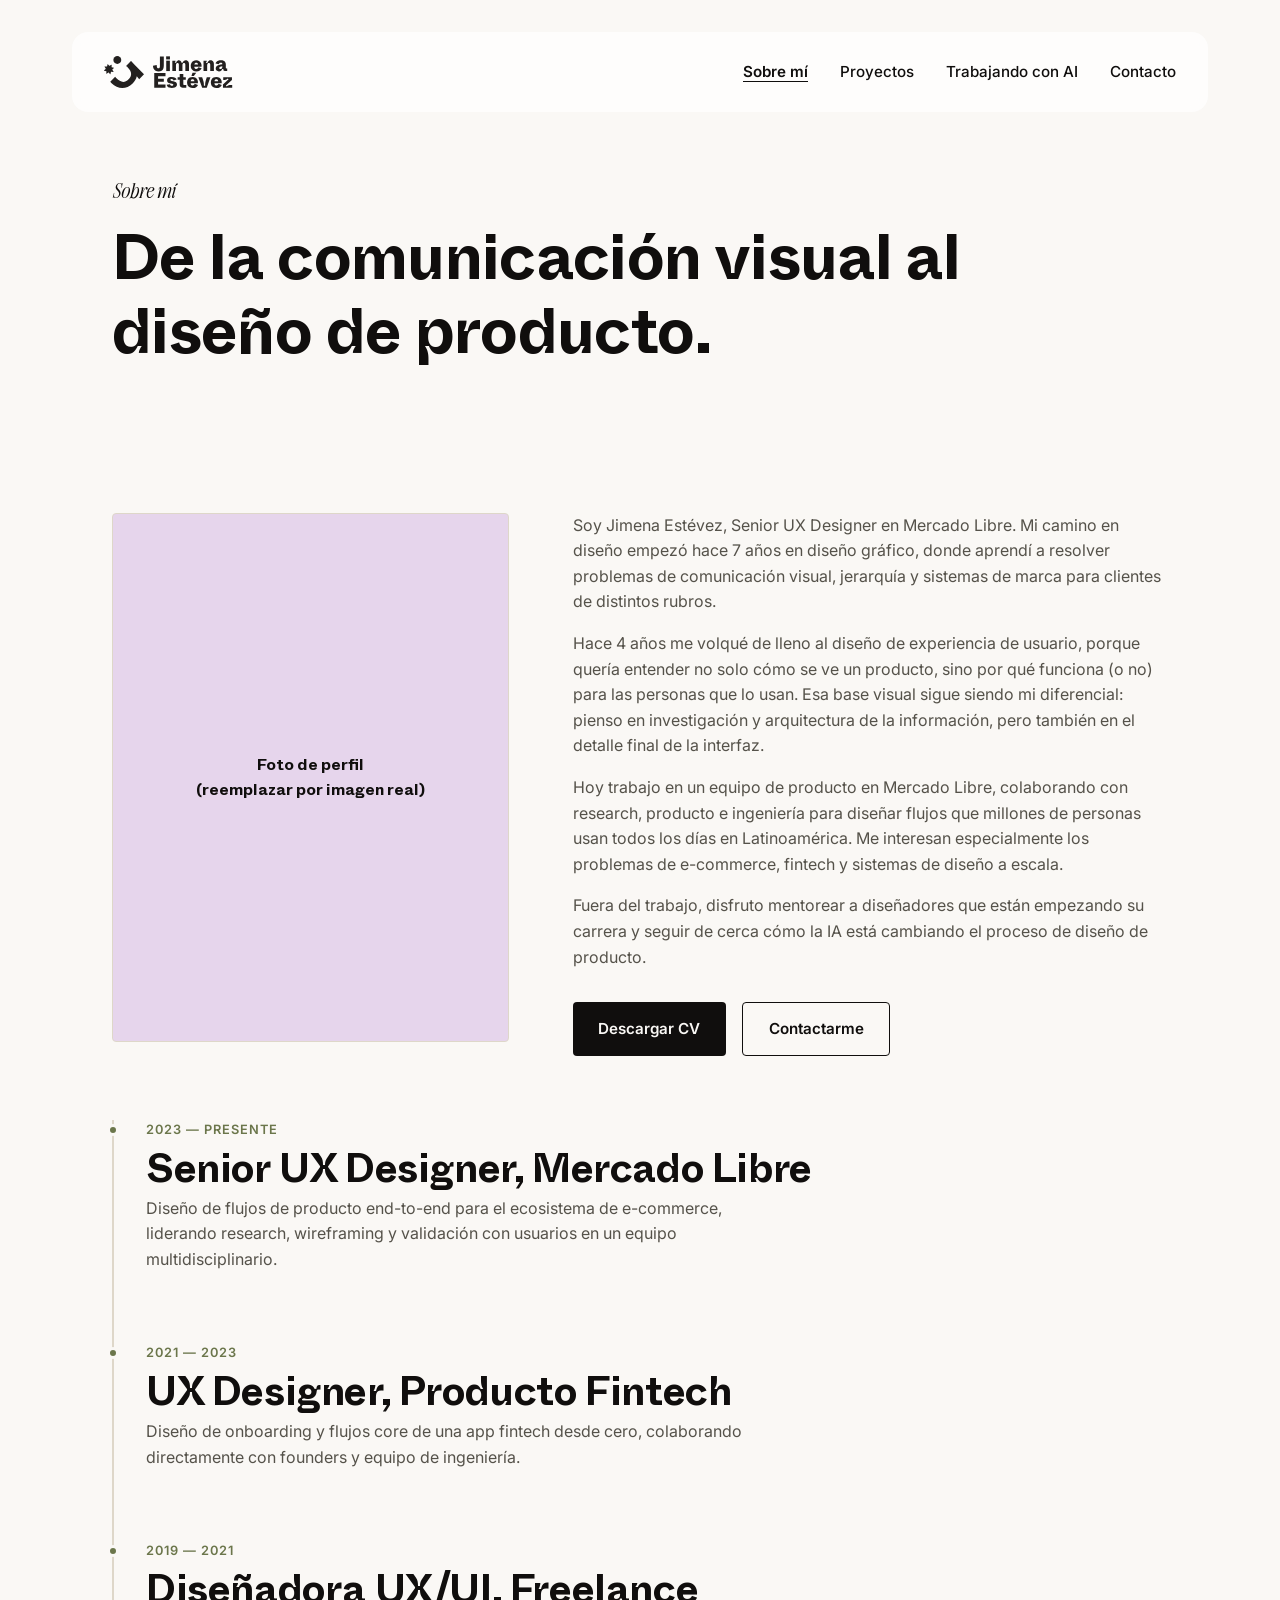
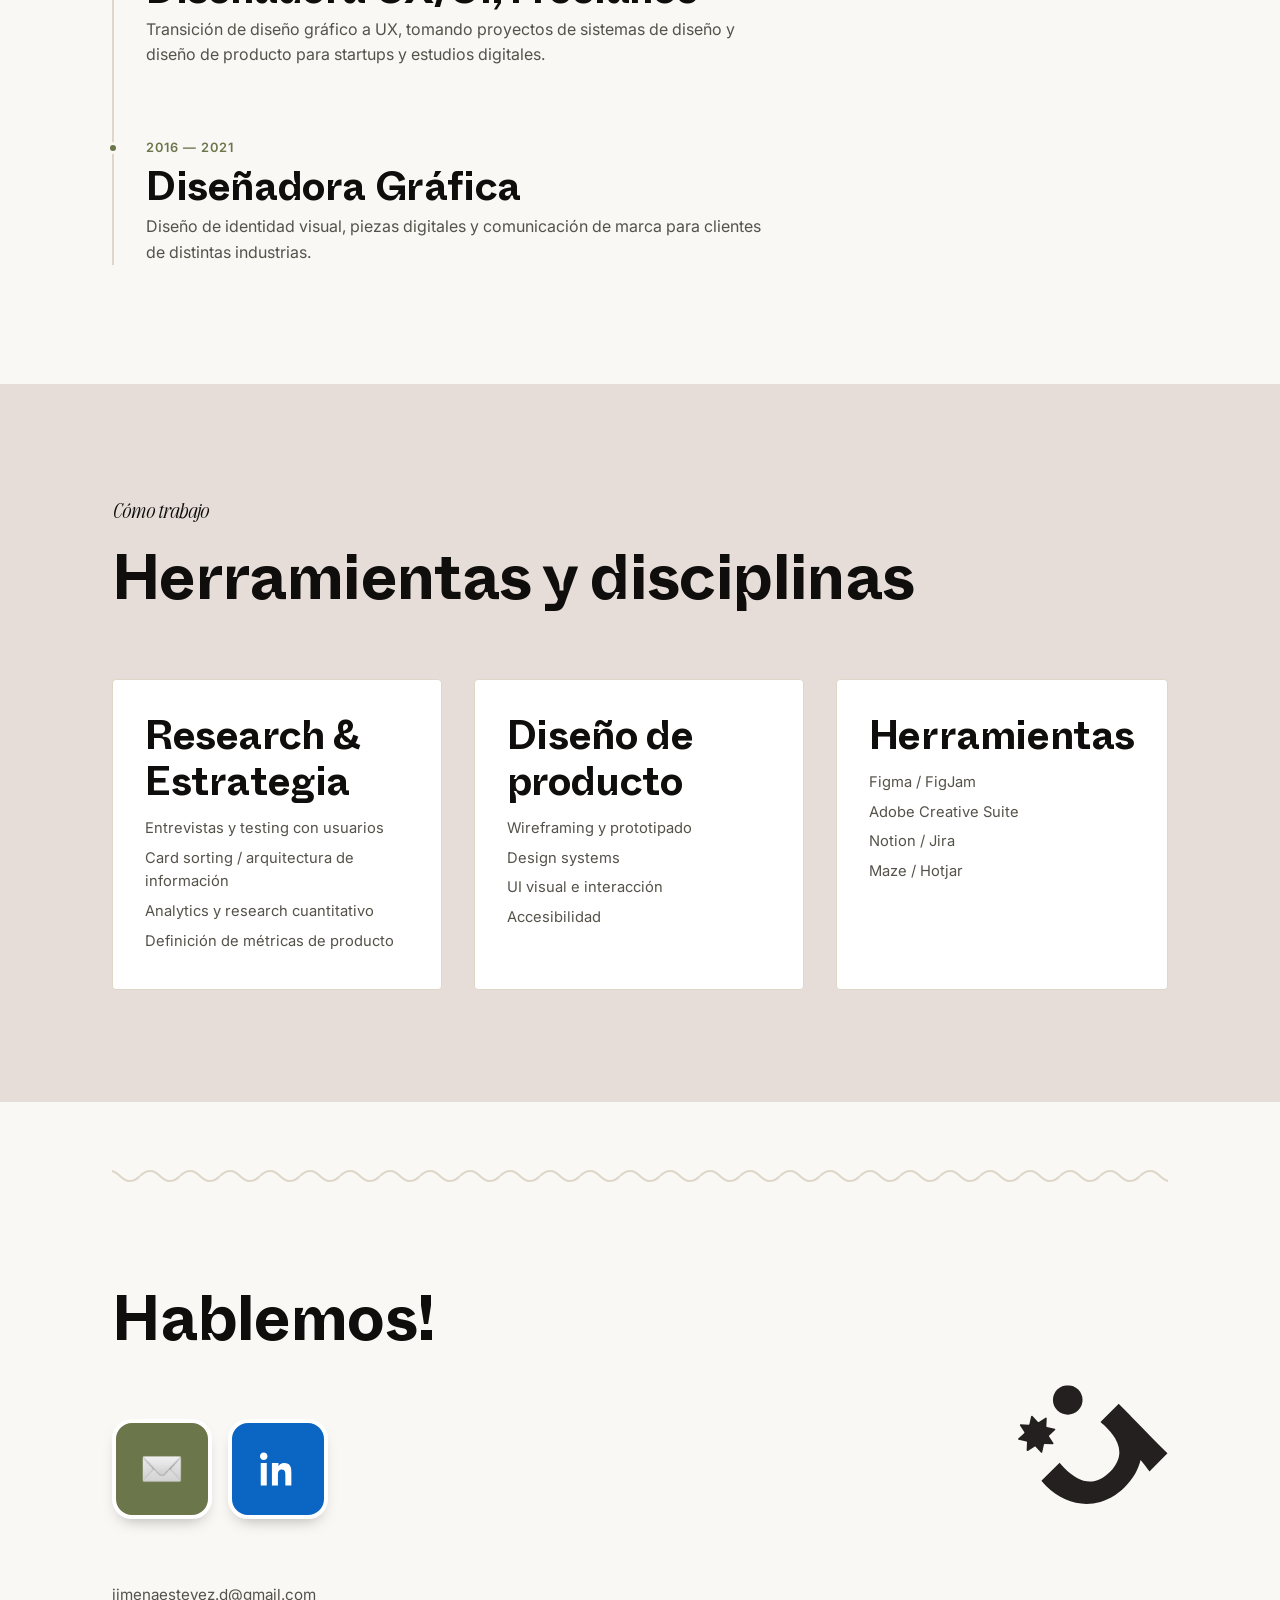
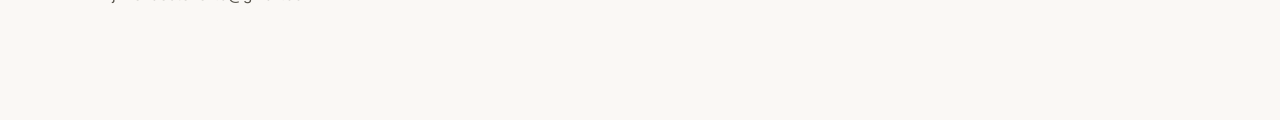
==== about.html @ 54c98e9f "Initial commit: portfolio site Static HTML/CSS/JS portfolio with home, about, projects, case studies" ====
<!DOCTYPE html>
<html lang="es">
<head>
  <meta charset="UTF-8" />
  <meta name="viewport" content="width=device-width, initial-scale=1.0" />
  <title>Sobre mí — Jimena Estévez</title>
  <meta name="description" content="Trayectoria de Jimena Estévez: 7 años de diseño gráfico y 4 años de diseño UX, actualmente Senior UX Designer en Mercado Libre." />
  <link rel="preconnect" href="https://fonts.googleapis.com" />
  <link rel="preconnect" href="https://fonts.gstatic.com" crossorigin />
  <link href="https://fonts.googleapis.com/css2?family=Inter:wght@400;500;600;700&display=swap" rel="stylesheet" />
  <link rel="stylesheet" href="css/styles.css" />
</head>
<body>

  <header class="site-header">
    <div class="nav">
      <a href="index.html" class="nav-logo">
        <img src="assets/images/Logo-1.svg" alt="Jimena Estévez" />
      </a>
      <nav class="nav-links">
        <a href="about.html" data-text="Sobre mí" class="active">Sobre mí</a>
        <a href="projects.html" data-text="Proyectos">Proyectos</a>
        <a href="ai.html" data-text="Trabajando con AI">Trabajando con AI</a>
        <a href="contact.html" data-text="Contacto">Contacto</a>
      </nav>
      <button class="nav-toggle" aria-label="Abrir menú">
        <span></span><span></span><span></span>
      </button>
    </div>
  </header>

  <main>
    <section class="page-header">
      <div class="wrapper">
        <span class="eyebrow">Sobre mí</span>
        <h1>De la comunicación visual al diseño de producto.</h1>
      </div>
    </section>

    <section>
      <div class="wrapper about-grid">
        <div class="about-photo" aria-hidden="true">
          Foto de perfil<br />(reemplazar por imagen real)
        </div>
        <div class="about-copy">
          <p>
            Soy Jimena Estévez, Senior UX Designer en Mercado Libre. Mi camino en diseño empezó
            hace 7 años en diseño gráfico, donde aprendí a resolver problemas de comunicación
            visual, jerarquía y sistemas de marca para clientes de distintos rubros.
          </p>
          <p>
            Hace 4 años me volqué de lleno al diseño de experiencia de usuario, porque quería
            entender no solo cómo se ve un producto, sino por qué funciona (o no) para las personas
            que lo usan. Esa base visual sigue siendo mi diferencial: pienso en investigación y
            arquitectura de la información, pero también en el detalle final de la interfaz.
          </p>
          <p>
            Hoy trabajo en un equipo de producto en Mercado Libre, colaborando con research,
            producto e ingeniería para diseñar flujos que millones de personas usan todos los días
            en Latinoamérica. Me interesan especialmente los problemas de e-commerce, fintech y
            sistemas de diseño a escala.
          </p>
          <p>
            Fuera del trabajo, disfruto mentorear a diseñadores que están empezando su carrera y
            seguir de cerca cómo la IA está cambiando el proceso de diseño de producto.
          </p>

          <div class="hero-actions" style="margin-top: 2rem;">
            <a href="assets/cv/CV-Jimena-Estevez.pdf" class="btn btn-primary" download>Descargar CV</a>
            <a href="contact.html" class="btn btn-outline">Contactarme</a>
          </div>
        </div>
      </div>

      <div class="wrapper">
        <div class="timeline">
          <div class="timeline-item">
            <span class="timeline-date">2023 — Presente</span>
            <h3>Senior UX Designer, Mercado Libre</h3>
            <p>
              Diseño de flujos de producto end-to-end para el ecosistema de e-commerce, liderando
              research, wireframing y validación con usuarios en un equipo multidisciplinario.
            </p>
          </div>
          <div class="timeline-item">
            <span class="timeline-date">2021 — 2023</span>
            <h3>UX Designer, Producto Fintech</h3>
            <p>
              Diseño de onboarding y flujos core de una app fintech desde cero, colaborando
              directamente con founders y equipo de ingeniería.
            </p>
          </div>
          <div class="timeline-item">
            <span class="timeline-date">2019 — 2021</span>
            <h3>Diseñadora UX/UI, Freelance</h3>
            <p>
              Transición de diseño gráfico a UX, tomando proyectos de sistemas de diseño y
              diseño de producto para startups y estudios digitales.
            </p>
          </div>
          <div class="timeline-item">
            <span class="timeline-date">2016 — 2021</span>
            <h3>Diseñadora Gráfica</h3>
            <p>
              Diseño de identidad visual, piezas digitales y comunicación de marca para clientes
              de distintas industrias.
            </p>
          </div>
        </div>
      </div>
    </section>

    <section class="section-alt">
      <div class="wrapper">
        <div class="section-head">
          <div>
            <span class="eyebrow">Cómo trabajo</span>
            <h2>Herramientas y disciplinas</h2>
          </div>
        </div>
        <div class="skills-grid">
          <div class="skill-card">
            <h3>Research &amp; Estrategia</h3>
            <ul>
              <li>Entrevistas y testing con usuarios</li>
              <li>Card sorting / arquitectura de información</li>
              <li>Analytics y research cuantitativo</li>
              <li>Definición de métricas de producto</li>
            </ul>
          </div>
          <div class="skill-card">
            <h3>Diseño de producto</h3>
            <ul>
              <li>Wireframing y prototipado</li>
              <li>Design systems</li>
              <li>UI visual e interacción</li>
              <li>Accesibilidad</li>
            </ul>
          </div>
          <div class="skill-card">
            <h3>Herramientas</h3>
            <ul>
              <li>Figma / FigJam</li>
              <li>Adobe Creative Suite</li>
              <li>Notion / Jira</li>
              <li>Maze / Hotjar</li>
            </ul>
          </div>
        </div>
      </div>
    </section>
  </main>

  <footer class="site-footer" id="contacto">
    <div class="wrapper">
      <div class="wave-divider" aria-hidden="true"></div>
      <div class="footer-cta-inner">
        <div>
          <h2>Hablemos!</h2>
          <div class="footer-contact-icons">
            <a href="mailto:jimenaestevez.d@gmail.com" class="footer-icon-btn footer-icon-email" aria-label="Enviar email">
              <img src="assets/images/email-icon.png" alt="" />
            </a>
            <a href="https://www.linkedin.com/" target="_blank" rel="noopener" class="footer-icon-btn footer-icon-linkedin" aria-label="LinkedIn">
              <svg viewBox="0 0 24 24" fill="white">
                <path d="M4.98 3.5C4.98 4.88 3.87 6 2.5 6S0 4.88 0 3.5 1.12 1 2.5 1s2.48 1.12 2.48 2.5zM.5 8h4V23h-4V8zM8.5 8h3.8v2.06h.05c.53-1 1.83-2.06 3.77-2.06 4.03 0 4.78 2.65 4.78 6.1V23h-4v-6.9c0-1.65-.03-3.77-2.3-3.77-2.3 0-2.65 1.8-2.65 3.65V23h-4V8z"/>
              </svg>
            </a>
          </div>
          <p class="footer-email">jimenaestevez.d@gmail.com</p>
        </div>
        <img src="assets/images/Logo.svg" alt="" class="footer-mark" aria-hidden="true" />
      </div>
    </div>
  </footer>

  <script src="js/main.js"></script>
</body>
</html>
---- css/styles.css ----
/* ==========================================================================
   Portfolio UX Designer — Hoja de estilos principal
   ========================================================================== */

/* ---- Tipografías propias (auto-hospedadas) ---- */
@font-face {
  font-family: 'Whyte Plus';
  src: url('../assets/fonts/ABCWhytePlusVariable-Trial.ttf') format('truetype');
  font-weight: 100 1000;
  font-style: normal;
  font-display: swap;
}

@font-face {
  font-family: 'Awesome Serif';
  src: url('../assets/fonts/AwesomeSerif-Italic-VF.ttf') format('truetype');
  font-weight: 300 700;
  font-style: italic;
  font-display: swap;
}

/* ---- Reset básico ---- */
*,
*::before,
*::after {
  box-sizing: border-box;
  margin: 0;
  padding: 0;
}

html {
  scroll-behavior: smooth;
}

img {
  max-width: 100%;
  display: block;
}

a {
  color: inherit;
  text-decoration: none;
}

ul {
  list-style: none;
}

button {
  font: inherit;
  cursor: pointer;
  border: none;
  background: none;
}

/* ---- Variables ---- */
:root {
  /* Paleta (moodboard Figma) */
  --color-bg: #faf8f5;
  --color-bg-alt: #e6ddd9;
  --color-ink: #100e0d;
  --color-ink-soft: #55524a;
  --color-accent: #6b764b;
  --color-accent-soft: #f9dec6;
  --color-line: #ded7c9;
  --color-card: #ffffff;

  --color-peach: #f9dec6;
  --color-lime: #e5e9b1;
  --color-lilac: #e6d5ec;
  --color-rose: #e6ddd9;

  /* Tipografía */
  --font-display: 'Whyte Plus', -apple-system, BlinkMacSystemFont, 'Segoe UI', sans-serif;
  --font-accent: 'Awesome Serif', Georgia, 'Times New Roman', serif;
  --font-body: 'Inter', -apple-system, BlinkMacSystemFont, 'Segoe UI', sans-serif;

  /* Espaciado */
  --space-xs: 0.5rem;
  --space-sm: 1rem;
  --space-md: 2rem;
  --space-lg: 4rem;
  --space-xl: 7rem;

  /* Layout */
  --max-width: 1120px;
  --radius: 4px;
}

body {
  font-family: var(--font-body);
  color: var(--color-ink);
  background-color: var(--color-bg);
  line-height: 1.6;
  font-size: 16px;
  -webkit-font-smoothing: antialiased;
}

.wrapper {
  max-width: var(--max-width);
  margin: 0 auto;
  padding: 0 var(--space-md);
}

section {
  padding: var(--space-xl) 0;
}

/* ---- Tipografía general ---- */
h1, h2, h3, h4 {
  font-family: var(--font-display);
  font-weight: 700;
  font-variation-settings: 'INKT' 1;
  line-height: 1.15;
  letter-spacing: -0.01em;
}

h1 { font-size: clamp(2.4rem, 5vw, 4.2rem); }
h2 { font-size: 64px; }
h3 { font-size: 40px; }

p {
  color: var(--color-ink-soft);
  max-width: 62ch;
}

.eyebrow {
  font-family: var(--font-accent);
  font-style: italic;
  font-weight: 400;
  font-size: 1.15rem;
  color: var(--color-ink);
  display: inline-block;
  margin-bottom: var(--space-sm);
}

.section-head {
  display: flex;
  justify-content: space-between;
  align-items: flex-end;
  gap: var(--space-md);
  margin-bottom: var(--space-lg);
  flex-wrap: wrap;
}

.section-subtitle {
  margin-top: 16px;
  margin-bottom: var(--space-lg);
}

/* ---- Botones ---- */
.btn {
  display: inline-flex;
  align-items: center;
  gap: 0.5rem;
  padding: 0.85rem 1.6rem;
  border-radius: var(--radius);
  font-weight: 600;
  font-size: 0.95rem;
  transition: all 0.2s ease;
  white-space: nowrap;
}

.btn-primary {
  background-color: var(--color-ink);
  color: var(--color-bg);
}

.btn-primary:hover {
  background-color: var(--color-accent);
}

.btn-outline {
  border: 1.5px solid var(--color-ink);
  color: var(--color-ink);
}

.btn-outline:hover {
  border-color: var(--color-accent);
  color: var(--color-accent);
}

.btn-link {
  color: var(--color-ink);
  font-weight: 600;
  border-bottom: 1.5px solid var(--color-accent);
  padding-bottom: 2px;
}

.btn-link:hover {
  color: var(--color-accent);
}

.btn-accent {
  background-color: var(--color-accent);
  color: var(--color-bg);
  border-radius: 8px;
}

.btn-accent:hover {
  background-color: #4a5432;
}

.btn-center {
  display: flex;
  justify-content: center;
  margin-top: var(--space-lg);
}

.section-projects {
  padding-bottom: 88px;
}

.section-toolkit {
  padding-top: 88px;
}

/* ---- Header / Navegación ---- */
.site-header {
  position: sticky;
  top: 32px;
  z-index: 100;
  margin: 32px 72px 0;
  border-radius: 16px;
  background-color: rgba(255, 255, 255, 0.7);
  backdrop-filter: blur(8px);
}

.nav {
  display: flex;
  align-items: center;
  justify-content: space-between;
  padding: 24px 32px;
}

.nav-logo {
  display: flex;
  align-items: center;
}

.nav-logo img {
  height: 32px;
  width: auto;
}

.nav-links {
  display: flex;
  align-items: center;
  gap: var(--space-md);
}

.nav-links a {
  display: inline-block;
  position: relative;
  font-size: 0.95rem;
  font-weight: 500;
  color: var(--color-ink);
}

.nav-links a::after {
  content: attr(data-text);
  display: block;
  height: 0;
  font-weight: 600;
  visibility: hidden;
  overflow: hidden;
}

.nav-links a:hover {
  font-weight: 600;
}

.nav-links a.active {
  font-weight: 600;
  text-decoration: underline;
  text-underline-offset: 4px;
}

.nav-toggle {
  display: none;
  flex-direction: column;
  gap: 5px;
}

.nav-toggle span {
  width: 24px;
  height: 2px;
  background-color: var(--color-ink);
}

/* ---- Hero ---- */
.hero {
  padding-top: 40px;
  padding-bottom: var(--space-lg);
  text-align: center;
}

.hero-actions {
  display: flex;
  gap: var(--space-sm);
  flex-wrap: wrap;
}

.hero-photo-group {
  position: relative;
  width: 175px;
  height: 195px;
  margin: 0 auto 48px;
}

.hero-photo,
.hero-photo-side {
  position: absolute;
  top: 0;
  left: 0;
  border-radius: 20px;
  overflow: hidden;
  border: 6px solid var(--color-card);
  box-shadow: 0 16px 32px -16px rgba(16, 14, 13, 0.35);
}

.hero-photo {
  width: 175px;
  height: 195px;
}

.hero-photo-side {
  height: 170px;
  aspect-ratio: 175 / 195;
}

.hero-photo img,
.hero-photo-side img {
  width: 100%;
  height: 100%;
  object-fit: cover;
}

.hero-photo {
  z-index: 3;
}

.hero-photo-side {
  z-index: 1;
  opacity: 0;
  transform: translate(0, 10px) scale(0.85) rotate(0deg);
  transition: transform 0.6s linear(0.0000, 0.0140, 0.0522, 0.1092, 0.1800, 0.2603, 0.3460, 0.4340, 0.5213, 0.6058, 0.6857, 0.7596, 0.8266, 0.8862, 0.9381, 0.9823, 1.0189, 1.0484, 1.0712, 1.0879, 1.0993, 1.1059, 1.1084, 1.1075, 1.1039, 1.0981, 1.0907, 1.0822, 1.0730, 1.0634, 1.0539, 1.0447, 1.0359, 1.0277, 1.0203, 1.0137, 1.0078, 1.0029, 0.9987, 0.9954, 0.9928, 0.9908, 0.9895, 0.9886, 0.9883, 0.9883, 0.9886, 0.9892, 0.9900, 0.9909, 0.9919, 0.9929, 0.9939, 0.9949, 0.9959, 0.9968, 0.9976, 0.9984, 0.9990, 0.9996, 1.0000), opacity 0.3s ease;
}

.hero-photo-side.left {
  z-index: 2;
}

.hero-photo-group:hover .hero-photo-side.left {
  opacity: 1;
  transform: translate(-120px, 52px) rotate(-15deg) scale(1);
}

.hero-photo-group:hover .hero-photo-side.right {
  opacity: 1;
  transform: translate(120px, 52px) rotate(15deg) scale(1);
}

.hero-eyebrow {
  text-align: center;
  font-size: 40px;
}

.hero-headline-wrap {
  position: relative;
  max-width: 850px;
  margin: 0 auto;
}

.hero-headline {
  font-family: var(--font-display);
  font-weight: 400;
  font-variation-settings: 'INKT' 0;
  font-size: clamp(1.8rem, 4vw, 3rem);
  line-height: 1.25;
  letter-spacing: -0.01em;
}

.hero-headline strong {
  font-weight: 700;
  font-variation-settings: 'INKT' 1;
}

.badge-pill {
  position: absolute;
  display: inline-block;
  padding: 12px 24px;
  border-radius: 999px;
  font-size: 0.9rem;
  font-weight: 500;
  text-transform: uppercase;
  letter-spacing: 0.06em;
  color: var(--color-ink);
  white-space: nowrap;
}

.badge-1 {
  top: -3.5rem;
  left: -2rem;
  background-color: var(--color-lilac);
  transform: rotate(-15deg);
}

.badge-2 {
  top: 35%;
  right: -4rem;
  background-color: var(--color-lime);
  transform: rotate(-15deg);
}

.badge-3 {
  bottom: 2rem;
  left: -5.5rem;
  background-color: var(--color-peach);
  transform: rotate(15deg);
}

.hero-copy {
  max-width: 850px;
  margin: var(--space-md) auto 0;
  text-align: center;
}

.hero-copy strong {
  color: var(--color-ink);
}

/* ---- Project cards / grid ---- */
.project-grid {
  display: grid;
  grid-template-columns: repeat(2, 1fr);
  gap: var(--space-md);
}

.project-card {
  background-color: var(--color-card);
  border: 1px solid var(--color-line);
  border-radius: var(--radius);
  overflow: hidden;
  transition: transform 0.2s ease, box-shadow 0.2s ease;
  display: flex;
  flex-direction: column;
}

.project-card:hover {
  transform: translateY(-4px);
  box-shadow: 0 16px 32px -20px rgba(28, 27, 25, 0.25);
}

.project-thumb {
  aspect-ratio: 16 / 11;
  background-color: var(--thumb, var(--color-peach));
  display: flex;
  align-items: center;
  justify-content: center;
  color: var(--color-ink);
  font-family: var(--font-display);
  font-weight: 700;
  font-size: 1rem;
  letter-spacing: 0.02em;
}

.project-body {
  padding: var(--space-md);
  flex: 1;
  display: flex;
  flex-direction: column;
  gap: 0.6rem;
}

.project-tags {
  display: flex;
  gap: 0.4rem;
  flex-wrap: wrap;
  margin-bottom: 0.2rem;
}

.tag {
  font-size: 0.72rem;
  font-weight: 600;
  text-transform: uppercase;
  letter-spacing: 0.06em;
  color: var(--color-ink-soft);
  background-color: var(--color-bg-alt);
  padding: 0.25rem 0.6rem;
  border-radius: 999px;
}

.project-body h3 a {
  transition: color 0.2s ease;
}

.project-body h3 a:hover {
  color: var(--color-accent);
}

.project-meta {
  margin-top: auto;
  padding-top: var(--space-sm);
  display: flex;
  justify-content: space-between;
  font-size: 0.85rem;
  color: var(--color-ink-soft);
  border-top: 1px solid var(--color-line);
}

/* ---- Featured project cards (home) ---- */
.featured-project-list {
  display: flex;
  flex-direction: column;
  gap: var(--space-md);
}

.featured-project-card {
  display: grid;
  grid-template-columns: 1fr 1fr;
  height: 500px;
  padding: 8px;
  border-radius: 20px;
  overflow: hidden;
  background-color: var(--panel, var(--color-peach));
  transition: filter 0.2s ease;
}

.featured-project-card:hover {
  filter: brightness(0.94);
}

.featured-project-info {
  background-color: var(--panel, var(--color-peach));
  padding: 48px 16px;
  border-radius: 14px 0 0 14px;
  display: flex;
  flex-direction: column;
  gap: var(--space-sm);
}

.badge-outline {
  display: inline-flex;
  align-self: flex-start;
  padding: 0.5rem 1.1rem;
  border: 1.5px solid var(--color-ink);
  border-radius: 999px;
  font-size: 0.75rem;
  font-weight: 600;
  text-transform: uppercase;
  letter-spacing: 0.06em;
  margin-bottom: auto;
}

.featured-project-info h3 {
  font-size: 40px;
}

.featured-project-info p {
  color: var(--color-ink);
}

.featured-project-info .btn-link {
  display: inline-flex;
  align-items: center;
  align-self: flex-start;
}

.featured-project-info .btn-link::after {
  content: '→';
  display: inline-block;
  width: 0;
  opacity: 0;
  overflow: hidden;
  transition: width 0.2s ease, opacity 0.2s ease, margin-left 0.2s ease;
}

.featured-project-info .btn-link:hover::after {
  width: 1em;
  opacity: 1;
  margin-left: 6px;
}

.featured-project-info .btn-link:hover {
  color: var(--color-ink);
}

.featured-project-media {
  background-color: #eeece7;
  border-radius: 16px;
}

/* ---- Sección alterna ---- */
.section-alt {
  background-color: var(--color-bg-alt);
}

/* ---- Skills ---- */
.skills-grid {
  display: grid;
  grid-template-columns: repeat(3, 1fr);
  gap: var(--space-md);
}

.skill-card {
  padding: var(--space-md);
  background-color: var(--color-card);
  border: 1px solid var(--color-line);
  border-radius: var(--radius);
}

.skill-card h3 {
  margin-bottom: 0.6rem;
}

.skill-card ul li {
  color: var(--color-ink-soft);
  font-size: 0.92rem;
  padding: 0.2rem 0;
}

/* ---- Toolkit diario ---- */
.toolkit-grid {
  display: grid;
  grid-template-columns: repeat(2, 1fr);
  gap: var(--space-lg);
}

.toolkit-item {
  text-align: center;
}

.toolkit-item img {
  max-width: 500px;
  margin: 0 auto var(--space-md);
}

.toolkit-label {
  display: block;
  font-size: 0.78rem;
  font-weight: 600;
  text-transform: uppercase;
  letter-spacing: 0.1em;
  color: var(--color-ink-soft);
  margin-bottom: 0.5rem;
}

.toolkit-item p {
  margin: 0.5rem auto 0;
  max-width: 48ch;
  color: var(--color-ink);
}

/* ---- Divisor ondulado ---- */
.wave-divider {
  height: 20px;
  margin: 0 auto 96px;
  max-width: var(--max-width);
  background-image: url("data:image/svg+xml,%3Csvg xmlns='http://www.w3.org/2000/svg' width='40' height='20' viewBox='0 0 40 20'%3E%3Cpath d='M0 10 Q10 0 20 10 T40 10' fill='none' stroke='%23ded7c9' stroke-width='2'/%3E%3C/svg%3E");
  background-repeat: repeat-x;
  background-position: center;
}

/* ---- CTA final ---- */
.cta-band {
  text-align: center;
  padding: var(--space-xl) 0;
}

.cta-band h2 {
  margin-bottom: var(--space-sm);
}

.cta-band p {
  margin: 0 auto var(--space-md);
}

.cta-band .hero-actions {
  justify-content: center;
}

/* ---- Footer ---- */
.site-footer {
  padding: var(--space-lg) 0 var(--space-xl);
}

.footer-cta-inner {
  position: relative;
  display: grid;
  grid-template-columns: 1fr 1fr;
  align-items: center;
  min-height: 260px;
}

.footer-cta-inner h2 {
  margin-bottom: 64px;
}

.footer-contact-icons {
  display: flex;
  gap: var(--space-sm);
  margin-bottom: 64px;
}

.footer-icon-btn {
  width: 100px;
  height: 100px;
  border-radius: 20px;
  display: flex;
  align-items: center;
  justify-content: center;
  border: 4px solid var(--color-card);
  box-shadow: 0 8px 16px -8px rgba(16, 14, 13, 0.35);
  transition: transform 0.2s ease;
}

.footer-icon-btn:hover {
  transform: translateY(-3px);
}

.footer-icon-btn svg {
  width: 36px;
  height: 36px;
}

.footer-icon-btn img {
  width: 40px;
  height: 40px;
}

.footer-icon-email {
  background-color: var(--color-accent);
}

.footer-icon-linkedin {
  background-color: #0a66c2;
}

.footer-email {
  color: var(--color-ink-soft);
  font-size: 0.95rem;
}

.footer-mark {
  position: absolute;
  right: 0;
  top: 50%;
  transform: translateY(-50%);
  width: 150px;
}

/* ---- Page header (páginas internas) ---- */
.page-header {
  padding: var(--space-lg) 0 var(--space-md);
}

.breadcrumb {
  font-size: 0.85rem;
  color: var(--color-ink-soft);
  margin-bottom: var(--space-sm);
}

.breadcrumb a:hover {
  color: var(--color-accent);
}

/* ---- Sobre mí / timeline ---- */
.about-grid {
  display: grid;
  grid-template-columns: 0.8fr 1.2fr;
  gap: var(--space-lg);
  align-items: start;
}

.about-photo {
  aspect-ratio: 3 / 4;
  border-radius: var(--radius);
  background-color: var(--color-lilac);
  border: 1px solid var(--color-line);
  display: flex;
  align-items: center;
  justify-content: center;
  color: var(--color-ink);
  font-family: var(--font-display);
  font-weight: 700;
  text-align: center;
  padding: var(--space-md);
  position: sticky;
  top: 100px;
}

.about-copy p {
  margin-bottom: var(--space-sm);
  max-width: 68ch;
}

.timeline {
  margin-top: var(--space-lg);
  border-left: 2px solid var(--color-line);
}

.timeline-item {
  position: relative;
  padding: 0 0 var(--space-lg) var(--space-md);
}

.timeline-item::before {
  content: '';
  position: absolute;
  left: -7px;
  top: 4px;
  width: 12px;
  height: 12px;
  border-radius: 50%;
  background-color: var(--color-accent);
  border: 3px solid var(--color-bg);
}

.timeline-item:last-child {
  padding-bottom: 0;
}

.timeline-date {
  font-size: 0.8rem;
  text-transform: uppercase;
  letter-spacing: 0.08em;
  color: var(--color-accent);
  font-weight: 600;
  display: block;
  margin-bottom: 0.3rem;
}

.timeline-item h3 {
  margin-bottom: 0.3rem;
}

.timeline-item p {
  margin-bottom: 0.4rem;
}

/* ---- Case study ---- */
.case-hero {
  padding: var(--space-lg) 0 var(--space-md);
}

.case-meta-grid {
  display: grid;
  grid-template-columns: repeat(4, 1fr);
  gap: var(--space-md);
  padding: var(--space-md) 0;
  margin-top: var(--space-md);
  border-top: 1px solid var(--color-line);
  border-bottom: 1px solid var(--color-line);
}

.case-meta-item h4 {
  font-family: var(--font-body);
  font-size: 0.78rem;
  text-transform: uppercase;
  letter-spacing: 0.08em;
  color: var(--color-ink-soft);
  margin-bottom: 0.4rem;
}

.case-cover {
  aspect-ratio: 16 / 8;
  border-radius: var(--radius);
  margin: var(--space-lg) 0;
  background-color: var(--thumb, var(--color-peach));
  display: flex;
  align-items: center;
  justify-content: center;
  color: var(--color-ink);
  font-family: var(--font-display);
  font-weight: 700;
}

.case-block {
  max-width: 72ch;
  margin: 0 auto var(--space-lg);
}

.case-block h2 {
  margin-bottom: var(--space-sm);
}

.case-block p + p,
.case-block ul {
  margin-top: var(--space-sm);
}

.case-block ul li {
  color: var(--color-ink-soft);
  padding-left: 1.2rem;
  position: relative;
  margin-bottom: 0.4rem;
}

.case-block ul li::before {
  content: '—';
  position: absolute;
  left: 0;
  color: var(--color-accent);
}

.case-image-row {
  display: grid;
  grid-template-columns: 1fr 1fr;
  gap: var(--space-md);
  max-width: 900px;
  margin: 0 auto var(--space-lg);
}

.case-image {
  aspect-ratio: 4 / 3;
  border-radius: var(--radius);
  background-color: var(--color-bg-alt);
  border: 1px solid var(--color-line);
  display: flex;
  align-items: center;
  justify-content: center;
  color: var(--color-ink-soft);
  font-size: 0.85rem;
  text-align: center;
  padding: var(--space-sm);
}

.case-nav {
  display: flex;
  justify-content: space-between;
  padding: var(--space-lg) 0;
  border-top: 1px solid var(--color-line);
  gap: var(--space-md);
  flex-wrap: wrap;
}

.case-nav-link {
  max-width: 45%;
}

.case-nav-link .eyebrow {
  margin-bottom: 0.3rem;
}

.case-nav-link.next {
  text-align: right;
  margin-left: auto;
}

/* ---- Formulario de contacto ---- */
.contact-grid {
  display: grid;
  grid-template-columns: 1fr 1fr;
  gap: var(--space-lg);
}

.form-field {
  margin-bottom: var(--space-sm);
}

.form-field label {
  display: block;
  font-size: 0.85rem;
  font-weight: 600;
  margin-bottom: 0.4rem;
}

.form-field input,
.form-field textarea {
  width: 100%;
  padding: 0.85rem 1rem;
  border: 1.5px solid var(--color-line);
  border-radius: var(--radius);
  font: inherit;
  background-color: var(--color-card);
  color: var(--color-ink);
}

.form-field input:focus,
.form-field textarea:focus {
  outline: none;
  border-color: var(--color-accent);
}

.form-note {
  font-size: 0.82rem;
  margin-top: var(--space-sm);
  color: var(--color-ink-soft);
}

.contact-info-list {
  margin-top: var(--space-md);
}

.contact-info-list li {
  padding: var(--space-sm) 0;
  border-bottom: 1px solid var(--color-line);
}

.contact-info-list h4 {
  font-size: 0.78rem;
  text-transform: uppercase;
  letter-spacing: 0.08em;
  color: var(--color-ink-soft);
  margin-bottom: 0.3rem;
}

.contact-info-list a {
  font-size: 1.05rem;
  font-weight: 500;
}

.contact-info-list a:hover {
  color: var(--color-accent);
}

/* ---- Utilidades ---- */
.text-center { text-align: center; }
.mt-lg { margin-top: var(--space-lg); }

/* ==========================================================================
   Responsive
   ========================================================================== */
@media (max-width: 860px) {
  .nav-links {
    position: absolute;
    top: 100%;
    left: 0;
    right: 0;
    background-color: var(--color-bg);
    flex-direction: column;
    align-items: flex-start;
    padding: var(--space-md);
    gap: var(--space-sm);
    border-bottom: 1px solid var(--color-line);
    transform: translateY(-150%);
    transition: transform 0.25s ease;
  }

  .nav-links.open {
    transform: translateY(0);
  }

  .nav-toggle {
    display: flex;
  }

  .about-grid,
  .contact-grid {
    grid-template-columns: 1fr;
  }

  .about-photo {
    position: static;
    max-width: 280px;
  }

  .project-grid,
  .skills-grid,
  .case-meta-grid,
  .case-image-row,
  .toolkit-grid {
    grid-template-columns: repeat(2, 1fr);
  }

  .featured-project-card {
    grid-template-columns: 1fr;
    height: auto;
  }

  .featured-project-info {
    border-radius: 14px 14px 0 0;
  }

  .featured-project-media {
    min-height: 220px;
  }

  .site-header {
    margin: 16px;
  }

  .footer-cta-inner {
    grid-template-columns: 1fr;
  }

  .footer-mark {
    position: static;
    margin-top: var(--space-lg);
    width: 100px;
  }
}

@media (max-width: 560px) {
  .project-grid,
  .skills-grid,
  .case-meta-grid,
  .case-image-row,
  .toolkit-grid {
    grid-template-columns: 1fr;
  }

  .hero-headline-wrap {
    padding: 0 1.5rem;
  }

  .badge-pill {
    font-size: 0.62rem;
    padding: 0.4rem 0.9rem;
  }

  .badge-1 { left: -0.5rem; }
  .badge-2 { right: -0.5rem; }
  .badge-3 { left: -0.5rem; }

  .case-nav {
    flex-direction: column;
  }

  .case-nav-link,
  .case-nav-link.next {
    max-width: 100%;
    text-align: left;
    margin-left: 0;
  }

  section { padding: var(--space-lg) 0; }
}
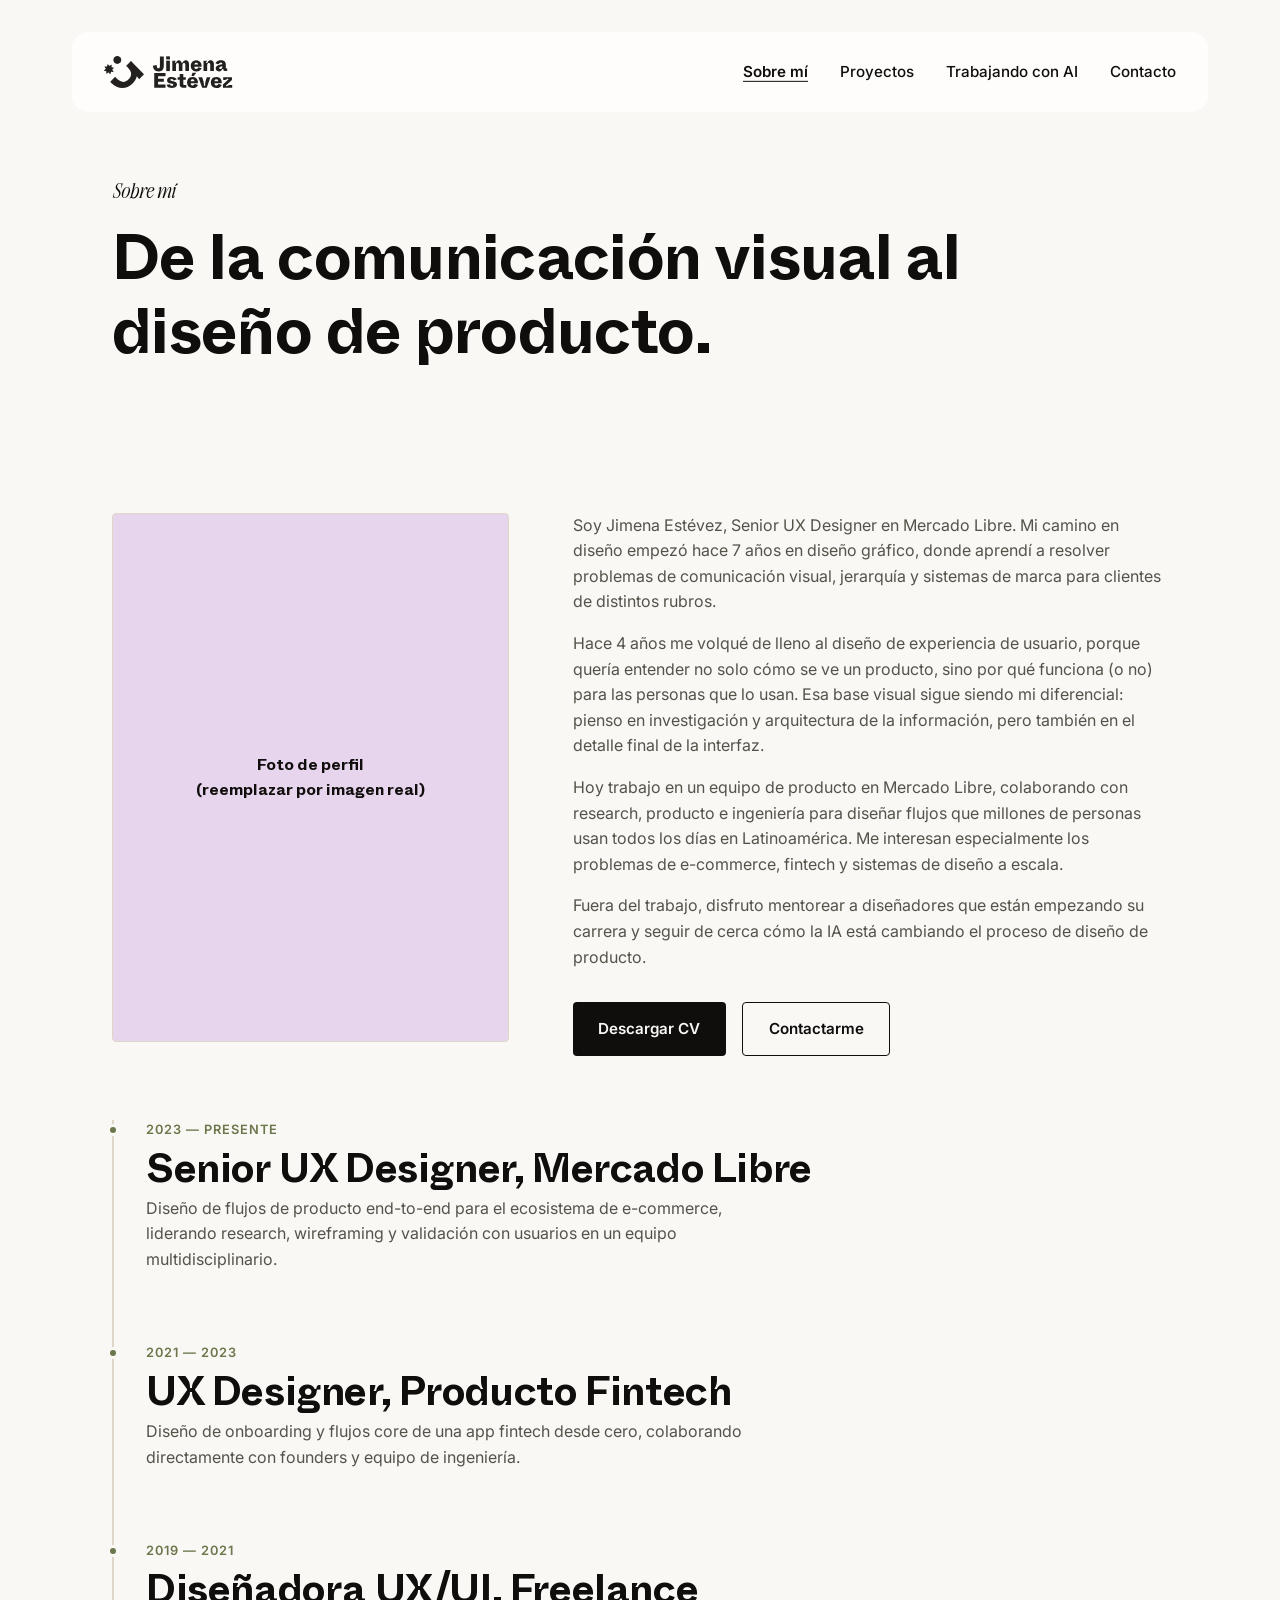
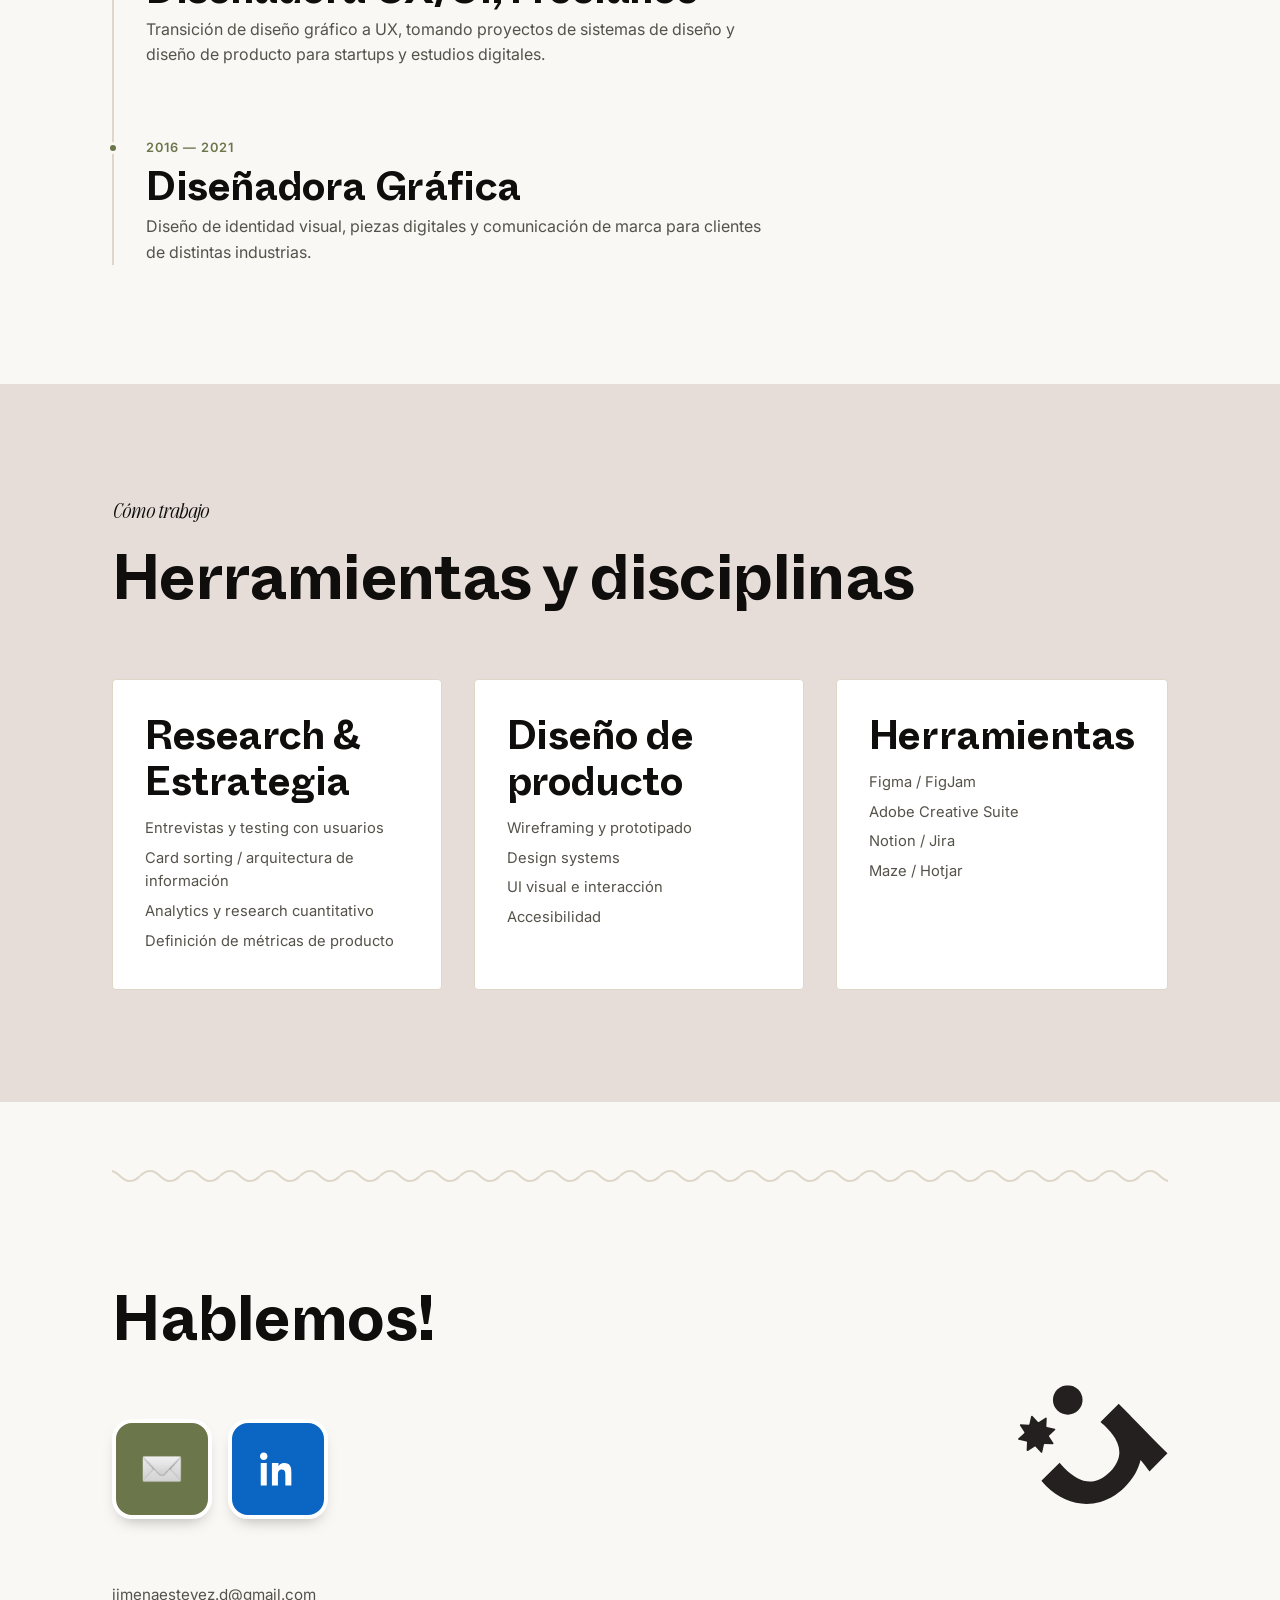
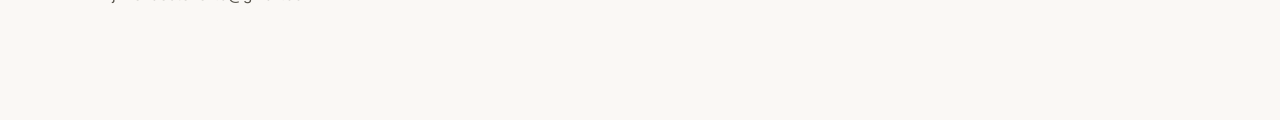
==== commit 82d1879b: "Fix mobile hero layout, nav dropdown blur, and badge positioning - Restore desktop hero to original " ====
--- a/about.html
+++ b/about.html
@@ -8,26 +8,29 @@
   <link rel="preconnect" href="https://fonts.googleapis.com" />
   <link rel="preconnect" href="https://fonts.gstatic.com" crossorigin />
   <link href="https://fonts.googleapis.com/css2?family=Inter:wght@400;500;600;700&display=swap" rel="stylesheet" />
+  <link rel="icon" type="image/svg+xml" href="assets/images/favicon.svg" />
   <link rel="stylesheet" href="css/styles.css" />
 </head>
 <body>
 
-  <header class="site-header">
-    <div class="nav">
-      <a href="index.html" class="nav-logo">
+  <div class="header-wrap">
+    <header class="site-header">
+      <div class="nav">
+        <a href="index.html" class="nav-logo">
         <img src="assets/images/Logo-1.svg" alt="Jimena Estévez" />
       </a>
-      <nav class="nav-links">
+        <button class="nav-toggle" aria-label="Abrir menú">
+        <span></span><span></span><span></span>
+      </button>
+      </div>
+    </header>
+    <nav class="nav-links">
         <a href="about.html" data-text="Sobre mí" class="active">Sobre mí</a>
         <a href="projects.html" data-text="Proyectos">Proyectos</a>
         <a href="ai.html" data-text="Trabajando con AI">Trabajando con AI</a>
         <a href="contact.html" data-text="Contacto">Contacto</a>
       </nav>
-      <button class="nav-toggle" aria-label="Abrir menú">
-        <span></span><span></span><span></span>
-      </button>
-    </div>
-  </header>
+  </div>
 
   <main>
     <section class="page-header">
--- a/css/styles.css
+++ b/css/styles.css
@@ -216,6 +216,10 @@
 }
 
 /* ---- Header / Navegación ---- */
+.header-wrap {
+  position: relative;
+}
+
 .site-header {
   position: sticky;
   top: 32px;
@@ -223,6 +227,7 @@
   margin: 32px 72px 0;
   border-radius: 16px;
   background-color: rgba(255, 255, 255, 0.7);
+  -webkit-backdrop-filter: blur(8px);
   backdrop-filter: blur(8px);
 }
 
@@ -244,6 +249,11 @@
 }
 
 .nav-links {
+  position: absolute;
+  top: 50%;
+  right: 104px;
+  transform: translateY(-50%);
+  z-index: 100;
   display: flex;
   align-items: center;
   gap: var(--space-md);
@@ -293,6 +303,15 @@
   padding-top: 40px;
   padding-bottom: var(--space-lg);
   text-align: center;
+}
+
+.hero-content {
+  max-width: 850px;
+  margin: 0 auto;
+}
+
+.hero-badges {
+  display: none;
 }
 
 .hero-actions {
@@ -351,14 +370,18 @@
   z-index: 2;
 }
 
-.hero-photo-group:hover .hero-photo-side.left {
+.hero-photo-group.expanded .hero-photo-side.left {
   opacity: 1;
   transform: translate(-120px, 52px) rotate(-15deg) scale(1);
 }
 
-.hero-photo-group:hover .hero-photo-side.right {
+.hero-photo-group.expanded .hero-photo-side.right {
   opacity: 1;
   transform: translate(120px, 52px) rotate(15deg) scale(1);
+}
+
+.hero-photo-group {
+  cursor: pointer;
 }
 
 .hero-eyebrow {
@@ -387,7 +410,6 @@
 }
 
 .badge-pill {
-  position: absolute;
   display: inline-block;
   padding: 12px 24px;
   border-radius: 999px;
@@ -400,23 +422,36 @@
 }
 
 .badge-1 {
+  background-color: var(--color-lilac);
+}
+
+.badge-2 {
+  background-color: var(--color-lime);
+}
+
+.badge-3 {
+  background-color: var(--color-peach);
+}
+
+.badge-scatter {
+  position: absolute;
+}
+
+.badge-scatter.badge-1 {
   top: -3.5rem;
   left: -2rem;
-  background-color: var(--color-lilac);
   transform: rotate(-15deg);
 }
 
-.badge-2 {
+.badge-scatter.badge-2 {
   top: 35%;
   right: -4rem;
-  background-color: var(--color-lime);
   transform: rotate(-15deg);
 }
 
-.badge-3 {
+.badge-scatter.badge-3 {
   bottom: 2rem;
   left: -5.5rem;
-  background-color: var(--color-peach);
   transform: rotate(15deg);
 }
 
@@ -628,11 +663,12 @@
 }
 
 .toolkit-item {
+  min-width: 0;
   text-align: center;
 }
 
 .toolkit-item img {
-  max-width: 500px;
+  max-width: min(500px, 100%);
   margin: 0 auto var(--space-md);
 }
 
@@ -1026,19 +1062,21 @@
   .nav-links {
     position: absolute;
     top: 100%;
-    left: 0;
-    right: 0;
-    background-color: var(--color-bg);
+    left: 16px;
+    right: 16px;
     flex-direction: column;
     align-items: flex-start;
     padding: var(--space-md);
     gap: var(--space-sm);
-    border-bottom: 1px solid var(--color-line);
-    transform: translateY(-150%);
-    transition: transform 0.25s ease;
+    opacity: 0;
+    visibility: hidden;
+    transform: translateY(-8px);
+    transition: opacity 0.2s ease, transform 0.2s ease, visibility 0.2s;
   }
 
   .nav-links.open {
+    opacity: 1;
+    visibility: visible;
     transform: translateY(0);
   }
 
@@ -1067,18 +1105,82 @@
   .featured-project-card {
     grid-template-columns: 1fr;
     height: auto;
+    padding: 16px 8px;
   }
 
   .featured-project-info {
     border-radius: 14px 14px 0 0;
+    padding: 16px 16px 32px;
   }
 
   .featured-project-media {
+    margin: 0 8px;
     min-height: 220px;
   }
 
   .site-header {
     margin: 16px;
+    top: 16px;
+  }
+
+  .nav-links {
+    top: calc(100% + 12px);
+    background-color: rgba(255, 255, 255, 0.7);
+    -webkit-backdrop-filter: blur(8px);
+    backdrop-filter: blur(8px);
+    border-radius: 16px;
+  }
+
+  .hero {
+    text-align: left;
+  }
+
+  .hero-content {
+    display: flex;
+    align-items: flex-start;
+    justify-content: space-between;
+    gap: 1.5rem;
+    max-width: none;
+  }
+
+  .hero-text {
+    flex: 1;
+    min-width: 0;
+  }
+
+  .hero-eyebrow,
+  .hero-headline-wrap,
+  .hero-copy {
+    text-align: left;
+    max-width: none;
+    margin-left: 0;
+    margin-right: 0;
+  }
+
+  .badge-scatter {
+    display: none;
+  }
+
+  .hero-badges {
+    display: flex;
+    flex-direction: column;
+    align-items: flex-start;
+    gap: 0.75rem;
+    flex-shrink: 0;
+    padding-top: 0.5rem;
+  }
+
+  .hero-badges .badge-pill {
+    font-size: 0.78rem;
+    padding: 10px 20px;
+  }
+
+  .toolkit-item {
+    text-align: left;
+  }
+
+  .toolkit-item p {
+    margin: 0.5rem 0 0;
   }
 
   .footer-cta-inner {
@@ -1096,23 +1198,28 @@
   .project-grid,
   .skills-grid,
   .case-meta-grid,
-  .case-image-row,
+  .case-image-row {
+    grid-template-columns: 1fr;
+  }
+
+  .wrapper {
+    padding: 0 16px;
+  }
+
   .toolkit-grid {
     grid-template-columns: 1fr;
-  }
-
-  .hero-headline-wrap {
-    padding: 0 1.5rem;
+    margin-left: -16px;
+    margin-right: -16px;
+  }
+
+  .toolkit-item {
+    padding: 0 16px;
   }
 
   .badge-pill {
-    font-size: 0.62rem;
-    padding: 0.4rem 0.9rem;
-  }
-
-  .badge-1 { left: -0.5rem; }
-  .badge-2 { right: -0.5rem; }
-  .badge-3 { left: -0.5rem; }
+    font-size: 0.6rem;
+    padding: 6px 14px;
+  }
 
   .case-nav {
     flex-direction: column;
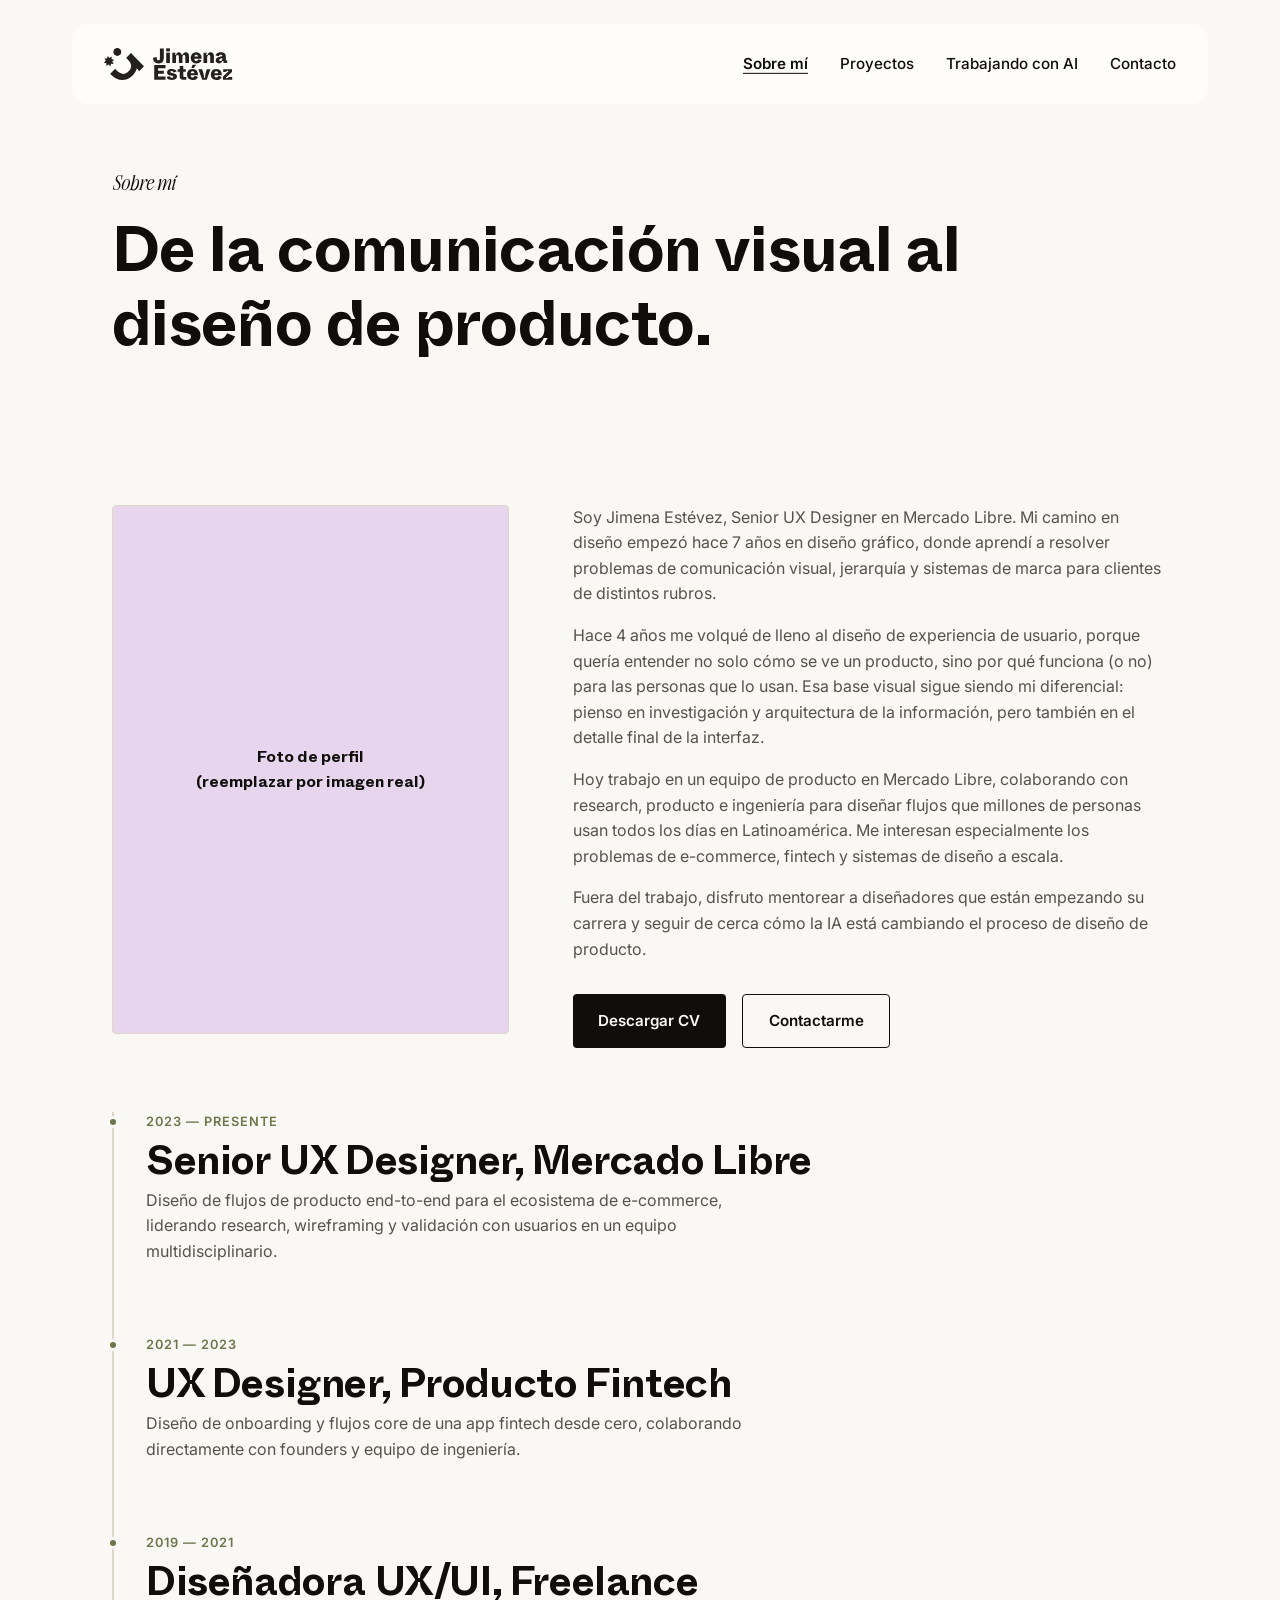
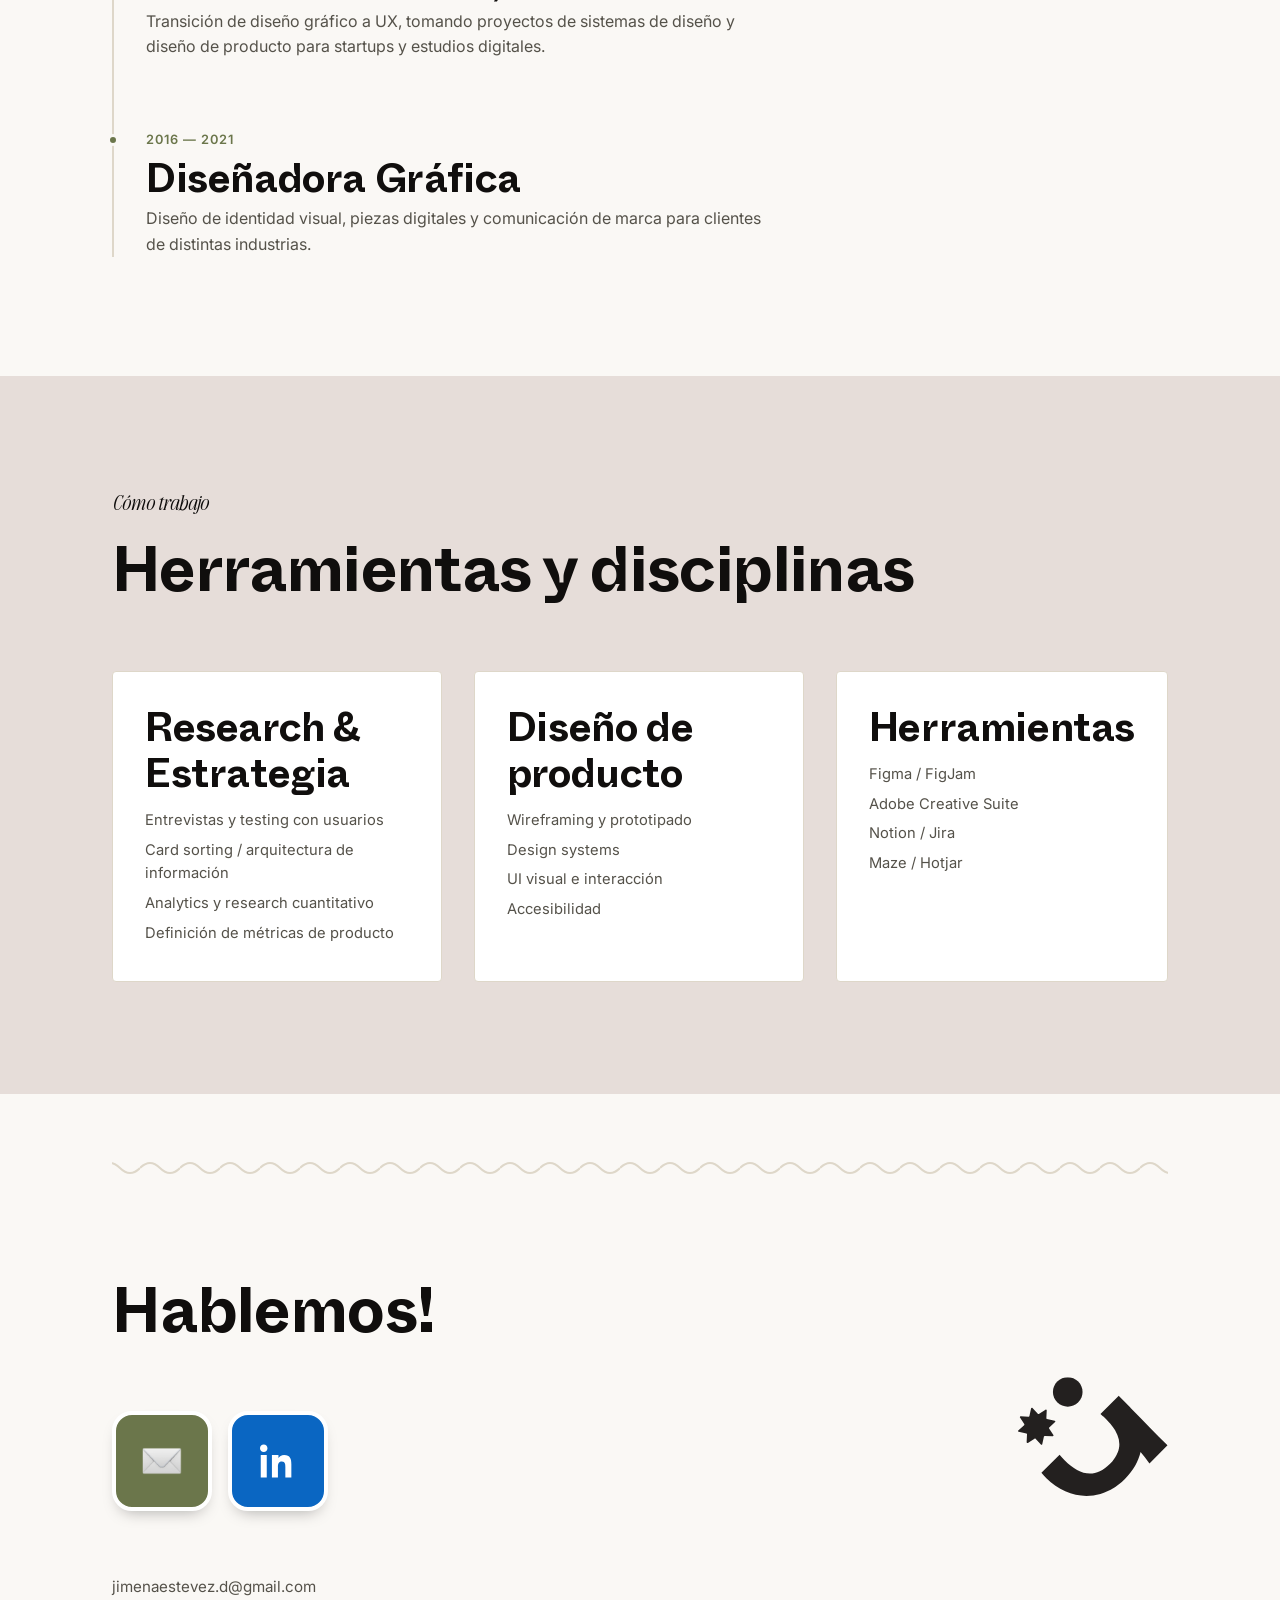
==== commit afd23512: "Add Mercado Pago case study content and redesign case study layout Writes the real Mercado Pago desi" ====
--- a/about.html
+++ b/about.html
@@ -26,7 +26,7 @@
     </header>
     <nav class="nav-links">
         <a href="about.html" data-text="Sobre mí" class="active">Sobre mí</a>
-        <a href="projects.html" data-text="Proyectos">Proyectos</a>
+        <a href="index.html#proyectos" data-text="Proyectos">Proyectos</a>
         <a href="ai.html" data-text="Trabajando con AI">Trabajando con AI</a>
         <a href="contact.html" data-text="Contacto">Contacto</a>
       </nav>
--- a/css/styles.css
+++ b/css/styles.css
@@ -217,14 +217,14 @@
 
 /* ---- Header / Navegación ---- */
 .header-wrap {
-  position: relative;
+  position: sticky;
+  top: 24px;
+  z-index: 100;
+  margin-top: 24px;
 }
 
 .site-header {
-  position: sticky;
-  top: 32px;
-  z-index: 100;
-  margin: 32px 72px 0;
+  margin: 0 72px;
   border-radius: 16px;
   background-color: rgba(255, 255, 255, 0.7);
   -webkit-backdrop-filter: blur(8px);
@@ -559,11 +559,13 @@
   border-radius: 20px;
   overflow: hidden;
   background-color: var(--panel, var(--color-peach));
-  transition: filter 0.2s ease;
+  transition: background-color 0.2s ease;
+  text-decoration: none;
+  color: inherit;
 }
 
 .featured-project-card:hover {
-  filter: brightness(0.94);
+  background-color: var(--panel-hover, var(--panel, var(--color-peach)));
 }
 
 .featured-project-info {
@@ -573,6 +575,11 @@
   display: flex;
   flex-direction: column;
   gap: var(--space-sm);
+  transition: background-color 0.2s ease;
+}
+
+.featured-project-card:hover .featured-project-info {
+  background-color: var(--panel-hover, var(--panel, var(--color-peach)));
 }
 
 .badge-outline {
@@ -611,19 +618,27 @@
   transition: width 0.2s ease, opacity 0.2s ease, margin-left 0.2s ease;
 }
 
-.featured-project-info .btn-link:hover::after {
+.featured-project-card:hover .btn-link::after {
   width: 1em;
   opacity: 1;
   margin-left: 6px;
 }
 
-.featured-project-info .btn-link:hover {
+.featured-project-card:hover .btn-link {
   color: var(--color-ink);
 }
 
 .featured-project-media {
   background-color: #eeece7;
   border-radius: 16px;
+  overflow: hidden;
+}
+
+.featured-project-media img {
+  width: 100%;
+  height: 100%;
+  object-fit: cover;
+  display: block;
 }
 
 /* ---- Sección alterna ---- */
@@ -877,7 +892,38 @@
 
 /* ---- Case study ---- */
 .case-hero {
-  padding: var(--space-lg) 0 var(--space-md);
+  padding: var(--space-lg) 0 var(--space-sm);
+}
+
+.case-hero-grid {
+  display: grid;
+  grid-template-columns: 7fr 3fr;
+  gap: var(--space-lg);
+  align-items: start;
+}
+
+.case-hero-title-block {
+  max-width: 72ch;
+  margin: 0;
+  text-align: left;
+}
+
+.case-hero h1 {
+  font-size: 3.5rem;
+  font-weight: 400;
+}
+
+.case-hero h1 strong {
+  font-weight: 700;
+}
+
+.case-hero-meta-card {
+  background-color: var(--color-card);
+  border-radius: 24px;
+  padding: var(--space-md);
+  display: flex;
+  flex-direction: column;
+  gap: var(--space-md);
 }
 
 .case-meta-grid {
@@ -886,6 +932,7 @@
   gap: var(--space-md);
   padding: var(--space-md) 0;
   margin-top: var(--space-md);
+  margin-bottom: var(--space-lg);
   border-top: 1px solid var(--color-line);
   border-bottom: 1px solid var(--color-line);
 }
@@ -901,23 +948,30 @@
 
 .case-cover {
   aspect-ratio: 16 / 8;
-  border-radius: var(--radius);
-  margin: var(--space-lg) 0;
+  border-radius: 24px;
+  margin: var(--space-md) 0 var(--space-lg);
   background-color: var(--thumb, var(--color-peach));
-  display: flex;
-  align-items: center;
-  justify-content: center;
-  color: var(--color-ink);
-  font-family: var(--font-display);
-  font-weight: 700;
+  overflow: hidden;
+}
+
+.case-cover img {
+  width: 100%;
+  height: 100%;
+  object-fit: cover;
+  display: block;
 }
 
 .case-block {
-  max-width: 72ch;
+  max-width: 68ch;
   margin: 0 auto var(--space-lg);
 }
 
+.case-block p {
+  max-width: 68ch;
+}
+
 .case-block h2 {
+  font-size: 40px;
   margin-bottom: var(--space-sm);
 }
 
@@ -926,18 +980,32 @@
   margin-top: var(--space-sm);
 }
 
+.case-block ul {
+  padding-left: 20px;
+}
+
+.case-block ul + p {
+  margin-top: var(--space-md);
+}
+
 .case-block ul li {
   color: var(--color-ink-soft);
-  padding-left: 1.2rem;
+  padding-left: 2.75rem;
   position: relative;
   margin-bottom: 0.4rem;
 }
 
 .case-block ul li::before {
-  content: '—';
+  content: '';
   position: absolute;
   left: 0;
-  color: var(--color-accent);
+  top: 0.5rem;
+  width: 32px;
+  height: 10px;
+  background-image: url('../assets/images/arrow-bullet-lilac.svg');
+  background-size: contain;
+  background-repeat: no-repeat;
+  background-position: center;
 }
 
 .case-image-row {
@@ -946,6 +1014,55 @@
   gap: var(--space-md);
   max-width: 900px;
   margin: 0 auto var(--space-lg);
+}
+
+.case-results-grid {
+  display: grid;
+  grid-template-columns: 1fr 1fr;
+  gap: var(--space-md);
+  max-width: 68ch;
+  margin: 0 auto var(--space-lg);
+}
+
+.case-result-card {
+  border: 16px solid var(--panel, var(--color-peach));
+  border-radius: 28px;
+  background-color: var(--color-card);
+  padding: 24px;
+  min-height: 254px;
+  display: flex;
+  flex-direction: column;
+  align-items: center;
+  justify-content: center;
+  text-align: center;
+}
+
+.case-result-card > * + * {
+  margin-top: 1rem;
+}
+
+.case-stat-caption.tight + .case-stat {
+  margin-top: 0;
+}
+
+.case-stat {
+  font-family: var(--font-accent);
+  font-style: italic;
+  font-weight: 400;
+  font-size: 4rem;
+  line-height: 1;
+  color: var(--color-ink);
+  max-width: none;
+}
+
+.case-stat-caption {
+  font-family: var(--font-body);
+  color: var(--color-ink-soft);
+  max-width: 30ch;
+}
+
+.case-stat-caption strong {
+  color: var(--color-ink);
 }
 
 .case-image {
@@ -1102,6 +1219,10 @@
     grid-template-columns: repeat(2, 1fr);
   }
 
+  .case-hero-grid {
+    grid-template-columns: 1fr;
+  }
+
   .featured-project-card {
     grid-template-columns: 1fr;
     height: auto;
@@ -1118,9 +1239,13 @@
     min-height: 220px;
   }
 
+  .header-wrap {
+    top: 16px;
+    margin-top: 16px;
+  }
+
   .site-header {
-    margin: 16px;
-    top: 16px;
+    margin: 0 16px;
   }
 
   .nav-links {
@@ -1198,7 +1323,8 @@
   .project-grid,
   .skills-grid,
   .case-meta-grid,
-  .case-image-row {
+  .case-image-row,
+  .case-results-grid {
     grid-template-columns: 1fr;
   }
 
